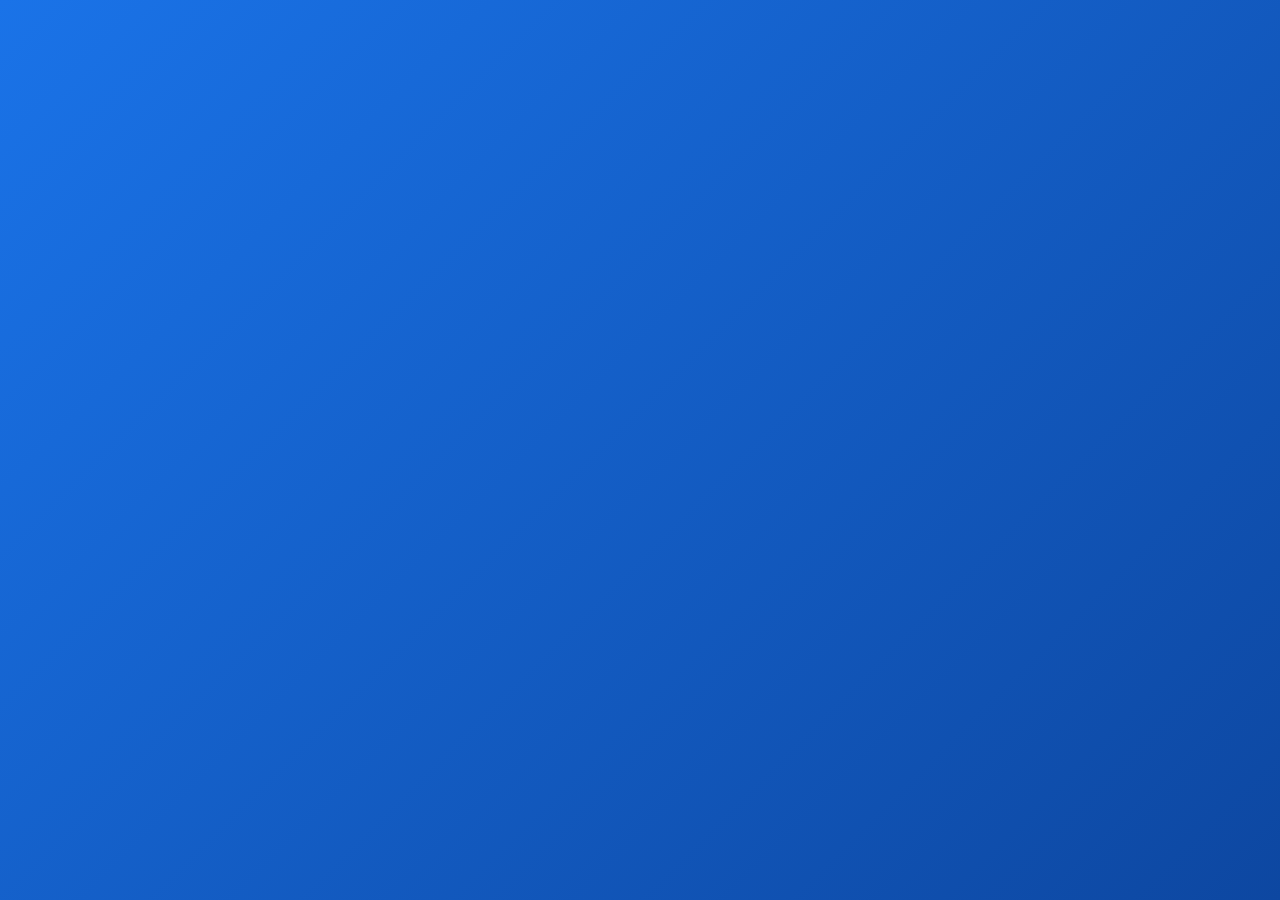
==== ht/amoz danesh/index.html @ 247ddcf6 "Update index.html" ====
<!DOCTYPE html>
<html lang="fa" dir="rtl">
<head>
  <meta charset="UTF-8">
  <meta name="viewport" content="width=device-width, initial-scale=1.0, maximum-scale=1.0, user-scalable=no">
  <title>آموزیار</title>
  <link rel="stylesheet" href="style.css">
</head>
<body>

  <!-- لودینگ (فقط عکس پس‌زمینه) -->
  <div id="screen-loading" class="screen active"></div>

  <!-- ورود شماره -->
  <div id="screen-login" class="screen">
    <div class="header">
      <div class="logo">📚</div>
      <h1>آموزیار</h1>
      <p class="subtitle">ورود / ثبت‌نام</p>
    </div>
    <div class="card">
      <label>شماره موبایل</label>
      <input type="tel" id="phone" placeholder="09xxxxxxxxx" maxlength="11">
      <div class="error" id="error-phone"></div>
      <button class="btn" onclick="goLogin()">ادامه</button>
    </div>
  </div>

  <!-- ورود رمز -->
  <div id="screen-password" class="screen">
    <div class="header">
      <div class="logo">📚</div>
      <h1>ورود به حساب</h1>
      <p class="subtitle" id="phone-show"></p>
    </div>
    <div class="card">
      <label>رمز عبور</label>
      <input type="password" id="password-input" placeholder="رمز عبور خود را وارد کنید">
      <div class="error" id="error-password"></div>
      <button class="btn" onclick="doLogin()">تأیید و ورود</button>
    </div>
    <a href="#" class="back-link" onclick="showScreen('login')">← تغییر شماره</a>
  </div>

  <!-- تأیید کد -->
  <div id="screen-verify" class="screen">
    <div class="header">
      <div class="logo">📚</div>
      <h1>تأیید شماره</h1>
      <p class="subtitle">کد ۴ رقمی را وارد کنید</p>
    </div>
    <div class="card">
      <label>کد تأیید</label>
      <input type="tel" id="code-input" placeholder="••••" maxlength="4">
      <div class="error" id="error-code"></div>
      <button class="btn" onclick="verifyCode()">تأیید کد</button>
    </div>
    <a href="#" class="back-link" onclick="showScreen('login')">← بازگشت</a>
  </div>

  <!-- ساخت پروفایل -->
  <div id="screen-profile" class="screen">
    <div class="header">
      <h1>ساخت پروفایل</h1>
      <p class="subtitle">اطلاعات خود را وارد کنید</p>
    </div>
    <div class="card">
      <div class="avatar-section">
        <div class="avatar" id="avatar-preview" onclick="document.getElementById('file-input').click()">
          <span>انتخاب عکس</span>
        </div>
        <input type="file" id="file-input" accept="image/*" onchange="previewAvatar(event)">
      </div>

      <label>نام و نام خانوادگی</label>
      <input type="text" id="name-input" placeholder="مثال: علی رضایی">

      <label>رمز عبور</label>
      <input type="password" id="pass1" placeholder="حداقل ۶ کاراکتر">

      <label>تکرار رمز عبور</label>
      <input type="password" id="pass2" placeholder="رمز را دوباره وارد کنید">

      <div class="error" id="error-profile"></div>
      <button class="btn" onclick="saveProfile()">ادامه</button>
    </div>
  </div>

  <!-- اطلاعات مدرسه / تأیید نقش -->
  <div id="screen-school" class="screen">
    <div class="header">
      <h1>اطلاعات مدرسه</h1>
      <p class="subtitle">اطلاعات مدرسه خود را وارد کنید</p>
    </div>
    <div class="card">
      <label>نام استان</label>
      <input type="text" id="province" placeholder="مثال: تهران">

      <label>نام مدرسه</label>
      <input type="text" id="school" placeholder="مثال: دبیرستان شهید بهشتی">

      <label>پایه / کلاس چندم</label>
      <input type="text" id="grade" placeholder="مثال: دهم ریاضی">

      <!-- تأیید مدیر -->
      <div class="checkbox-row">
        <input type="checkbox" id="is-manager" onchange="toggleManager()">
        <label for="is-manager">من مدیر مدرسه هستم</label>
      </div>

      <div class="manager-box" id="manager-box">
        <label>رمز مخصوص مدیر مدرسه</label>
        <input type="password" id="manager-pass" placeholder="رمز مدیر را وارد کنید">
      </div>

      <!-- تأیید معلم -->
      <div class="checkbox-row">
        <input type="checkbox" id="is-teacher" onchange="toggleTeacher()">
        <label for="is-teacher">من معلم هستم</label>
      </div>

      <div class="teacher-box" id="teacher-box">
        <label>رمز مخصوص معلم</label>
        <input type="password" id="teacher-pass" placeholder="رمز معلم را وارد کنید">
      </div>

      <div class="error" id="error-school"></div>
      <button class="btn" onclick="finishRegister()">تأیید و ورود</button>
    </div>
  </div>

  <!-- صفحه اصلی -->
  <div id="screen-main" class="screen">
    <div class="topbar">
      <div class="avatar-small" id="main-avatar">👤</div>
      <div class="user-info">
        <h2 id="main-name">کاربر</h2>
        <p id="main-info">مدرسه</p>
      </div>
    </div>

    <div class="content">
      <div class="card">
        <h3>خوش آمدید 👋</h3>
        <p>به برنامه آموزیار خوش آمدید. از منوی زیر می‌توانید به بخش‌های مختلف دسترسی داشته باشید.</p>
      </div>

      <div class="menu">
        <div class="menu-item"><div class="icon">📖</div><span>درس‌ها</span></div>
        <div class="menu-item"><div class="icon">📝</div><span>تکالیف</span></div>
        <div class="menu-item"><div class="icon">📊</div><span>نمرات</span></div>
        <div class="menu-item"><div class="icon">📅</div><span>برنامه هفتگی</span></div>
        <div class="menu-item"><div class="icon">📢</div><span>اطلاعیه‌ها</span></div>
        <div class="menu-item"><div class="icon">👤</div><span>پروفایل</span></div>
      </div>

      <div class="logout-box">
        <button class="btn-logout" onclick="logout()">خروج از حساب</button>
      </div>
    </div>

    <div class="bottom-nav">
      <div class="nav-item active"><span class="icon">🏠</span>خانه</div>
      <div class="nav-item"><span class="icon">📚</span>دروس</div>
      <div class="nav-item"><span class="icon">💬</span>پیام‌ها</div>
      <div class="nav-item"><span class="icon">⚙️</span>تنظیمات</div>
    </div>
  </div>

  <!-- پنل مدیر -->
  <div id="screen-manager" class="screen">
    <div class="topbar manager-topbar">
      <div class="avatar-small" id="manager-avatar">👔</div>
      <div class="user-info">
        <h2 id="manager-name">مدیر</h2>
        <p id="manager-info">مدرسه</p>
        <span class="badge">پنل مدیریت</span>
      </div>
    </div>

    <div class="content">
      <div class="stats">
        <div class="stat-box"><div class="num">0</div><div class="label">دانش‌آموز</div></div>
        <div class="stat-box"><div class="num">0</div><div class="label">معلم</div></div>
        <div class="stat-box"><div class="num">0</div><div class="label">کلاس</div></div>
      </div>

      <div class="card">
        <h3>پنل مدیریت مدرسه</h3>
        <p>شما به عنوان مدیر مدرسه وارد شده‌اید. از این بخش می‌توانید مدرسه را مدیریت کنید.</p>
      </div>

      <div class="menu">
        <div class="menu-item"><div class="icon">👥</div><span>دانش‌آموزان</span></div>
        <div class="menu-item"><div class="icon">👨‍🏫</div><span>معلمان</span></div>
        <div class="menu-item"><div class="icon">📢</div><span>اطلاعیه</span></div>
        <div class="menu-item"><div class="icon">📊</div><span>گزارش‌ها</span></div>
        <div class="menu-item"><div class="icon">🏫</div><span>تنظیمات</span></div>
        <div class="menu-item"><div class="icon">🔐</div><span>دسترسی‌ها</span></div>
      </div>

      <div class="logout-box">
        <button class="btn-logout" onclick="logout()">خروج از حساب</button>
      </div>
    </div>
  </div>

  <script src="script.js"></script>
</body>
</html>
---- ht/amoz danesh/style.css ----
* {
  margin: 0;
  padding: 0;
  box-sizing: border-box;
}

body {
  font-family: Tahoma, Arial, sans-serif;
  background: #f5f7fa;
  min-height: 100vh;
  overflow-x: hidden;
}

.screen {
  display: none;
  min-height: 100vh;
  flex-direction: column;
  align-items: center;
  padding: 30px 20px;
}

.screen.active {
  display: flex;
}

/* ===== لودینگ ===== */
#screen-loading {
  background: linear-gradient(135deg, #1a73e8, #0d47a1);
  color: white;
  justify-content: center;
}

.logo-big {
  width: 120px;
  height: 120px;
  background: white;
  border-radius: 30px;
  display: flex;
  align-items: center;
  justify-content: center;
  font-size: 50px;
  margin-bottom: 25px;
  box-shadow: 0 10px 30px rgba(0,0,0,0.3);
}

#screen-loading h1 {
  font-size: 28px;
  margin-bottom: 8px;
}

#screen-loading p {
  opacity: 0.9;
  margin-bottom: 35px;
}

.loader {
  width: 48px;
  height: 48px;
  border: 4px solid rgba(255,255,255,0.3);
  border-top: 4px solid white;
  border-radius: 50%;
  animation: spin 1s linear infinite;
}

@keyframes spin {
  to { transform: rotate(360deg); }
}

/* ===== هدر مشترک ===== */
.header {
  text-align: center;
  margin-bottom: 30px;
}

.logo {
  width: 80px;
  height: 80px;
  background: linear-gradient(135deg, #1a73e8, #0d47a1);
  border-radius: 20px;
  display: flex;
  align-items: center;
  justify-content: center;
  font-size: 36px;
  margin: 0 auto 12px;
  color: white;
}

.header h1 {
  font-size: 22px;
  color: #1a73e8;
}

.subtitle {
  color: #666;
  font-size: 13px;
  margin-top: 4px;
}

/* ===== کارت ===== */
.card {
  background: white;
  width: 100%;
  max-width: 380px;
  border-radius: 20px;
  padding: 28px 22px;
  box-shadow: 0 10px 40px rgba(0,0,0,0.07);
}

label {
  display: block;
  font-size: 14px;
  color: #333;
  margin-bottom: 6px;
  margin-top: 14px;
  font-weight: bold;
}

label:first-of-type {
  margin-top: 0;
}

input[type="tel"],
input[type="text"],
input[type="password"] {
  width: 100%;
  padding: 13px 15px;
  border: 2px solid #e0e0e0;
  border-radius: 12px;
  font-size: 15px;
  outline: none;
  transition: border 0.25s;
}

input:focus {
  border-color: #1a73e8;
}

input[type="tel"] {
  text-align: center;
  direction: ltr;
  letter-spacing: 1px;
}

#code-input {
  font-size: 22px;
  letter-spacing: 10px;
}

.btn {
  width: 100%;
  padding: 15px;
  background: linear-gradient(135deg, #1a73e8, #0d47a1);
  color: white;
  border: none;
  border-radius: 12px;
  font-size: 16px;
  font-weight: bold;
  margin-top: 22px;
  cursor: pointer;
}

.btn:active {
  opacity: 0.9;
}

.error {
  color: #e53935;
  font-size: 13px;
  margin-top: 10px;
  text-align: center;
  display: none;
}

.back-link {
  margin-top: 20px;
  color: #1a73e8;
  font-size: 14px;
  text-decoration: none;
}

/* ===== آواتار ===== */
.avatar-section {
  display: flex;
  justify-content: center;
  margin-bottom: 10px;
}

.avatar {
  width: 110px;
  height: 110px;
  border-radius: 50%;
  background: #e3f2fd;
  border: 3px dashed #1a73e8;
  display: flex;
  align-items: center;
  justify-content: center;
  font-size: 40px;
  cursor: pointer;
  overflow: hidden;
  background-size: cover;
  background-position: center;
  position: relative;
}

.avatar span {
  font-size: 12px;
  color: #1a73e8;
  position: absolute;
  bottom: 8px;
  background: rgba(255,255,255,0.85);
  padding: 2px 8px;
  border-radius: 10px;
}

#file-input {
  display: none;
}

/* ===== چک‌باکس مدیر ===== */
.checkbox-row {
  display: flex;
  align-items: center;
  gap: 10px;
  margin-top: 18px;
  padding: 12px;
  background: #f0f7ff;
  border-radius: 12px;
}

.checkbox-row input {
  width: 20px;
  height: 20px;
}

.checkbox-row label {
  margin: 0;
  font-weight: normal;
}

.manager-box {
  display: none;
  margin-top: 12px;
  padding: 14px;
  background: #fff3e0;
  border-radius: 12px;
  border: 1px solid #ffb74d;
}

.manager-box label {
  color: #e65100;
  margin-top: 0;
}

/* ===== صفحه اصلی و پنل ===== */
#screen-main,
#screen-manager {
  padding: 0;
  align-items: stretch;
}

.topbar {
  background: linear-gradient(135deg, #1a73e8, #0d47a1);
  color: white;
  padding: 18px 20px;
  display: flex;
  align-items: center;
  gap: 14px;
}

.manager-topbar {
  background: linear-gradient(135deg, #e65100, #bf360c);
}

.avatar-small {
  width: 52px;
  height: 52px;
  border-radius: 50%;
  background: white;
  background-size: cover;
  background-position: center;
  display: flex;
  align-items: center;
  justify-content: center;
  font-size: 24px;
  flex-shrink: 0;
}

.user-info h2 {
  font-size: 17px;
}

.user-info p {
  font-size: 12px;
  opacity: 0.9;
}

.badge {
  background: rgba(255,255,255,0.25);
  padding: 3px 10px;
  border-radius: 20px;
  font-size: 11px;
  margin-top: 4px;
  display: inline-block;
}

.content {
  padding: 18px;
  padding-bottom: 90px;
}

.content .card h3 {
  font-size: 16px;
  color: #1a73e8;
  margin-bottom: 8px;
}

.manager-topbar + .content .card h3 {
  color: #e65100;
}

.content .card p {
  font-size: 14px;
  color: #555;
  line-height: 1.6;
}

.menu {
  display: grid;
  grid-template-columns: 1fr 1fr;
  gap: 12px;
  margin-top: 12px;
}

.menu-item {
  background: white;
  border-radius: 16px;
  padding: 18px 10px;
  text-align: center;
  box-shadow: 0 4px 15px rgba(0,0,0,0.05);
}

.menu-item .icon {
  font-size: 30px;
  margin-bottom: 6px;
}

.menu-item span {
  font-size: 13px;
  color: #333;
}

.stats {
  display: flex;
  gap: 10px;
  margin-bottom: 14px;
}

.stat-box {
  flex: 1;
  background: white;
  border-radius: 14px;
  padding: 14px 8px;
  text-align: center;
  box-shadow: 0 4px 15px rgba(0,0,0,0.05);
}

.stat-box .num {
  font-size: 22px;
  font-weight: bold;
  color: #e65100;
}

.stat-box .label {
  font-size: 12px;
  color: #777;
  margin-top: 3px;
}

.logout-box {
  margin-top: 25px;
  text-align: center;
}

.btn-logout {
  background: #ffebee;
  color: #c62828;
  border: none;
  padding: 12px 30px;
  border-radius: 12px;
  font-size: 14px;
  cursor: pointer;
}

.bottom-nav {
  position: fixed;
  bottom: 0;
  left: 0;
  right: 0;
  background: white;
  display: flex;
  justify-content: space-around;
  padding: 10px 0;
  box-shadow: 0 -4px 20px rgba(0,0,0,0.08);
}

.nav-item {
  text-align: center;
  font-size: 11px;
  color: #666;
}

.nav-item.active {
  color: #1a73e8;
}

.nav-item .icon {
  font-size: 20px;
  display: block;
  margin-bottom: 2px;
}
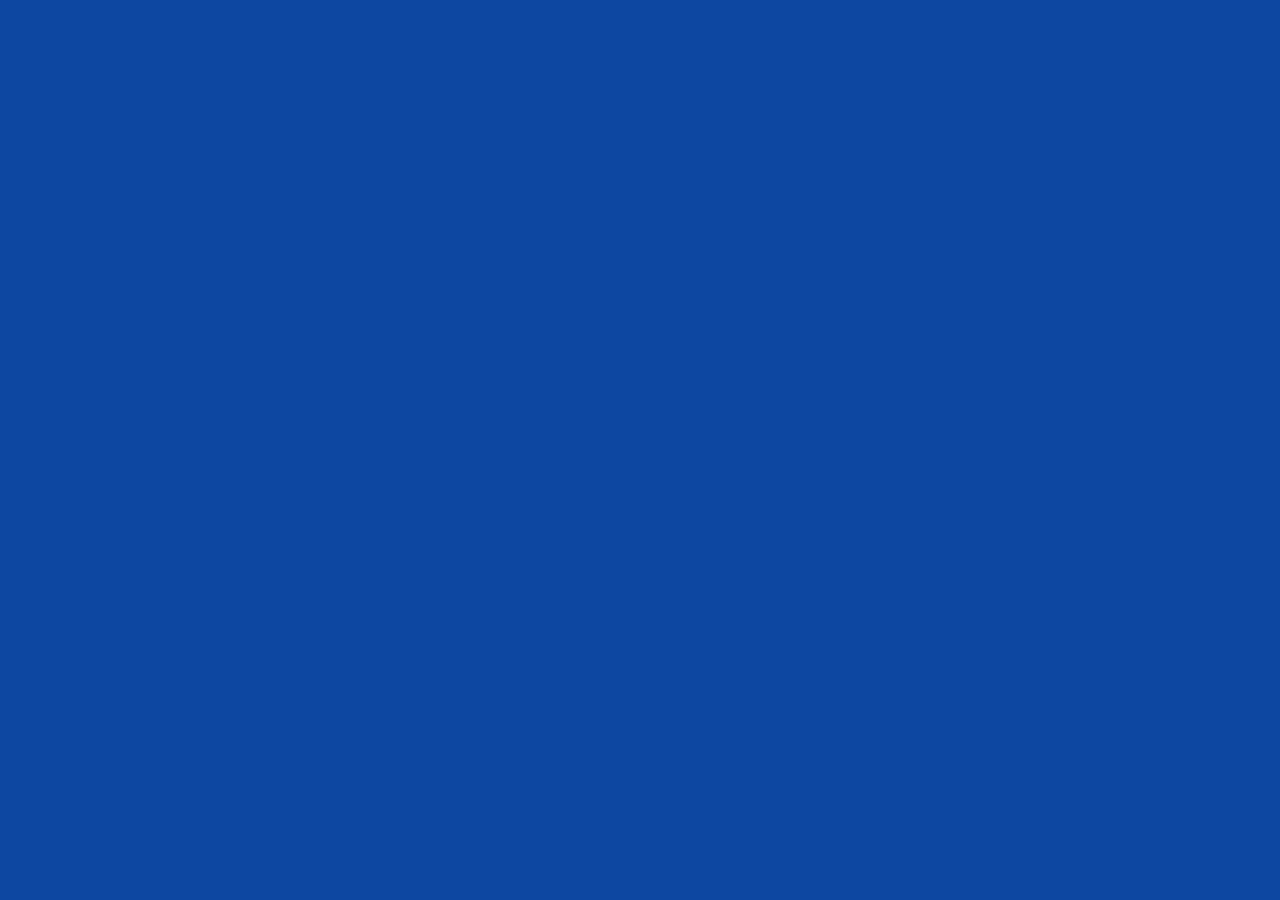
==== commit 1d538864: "Update index.html" ====
--- a/ht/amoz danesh/index.html
+++ b/ht/amoz danesh/index.html
@@ -8,19 +8,18 @@
 </head>
 <body>
 
-  <!-- لودینگ (فقط عکس پس‌زمینه) -->
+  <!-- لودینگ: فقط عکس -->
   <div id="screen-loading" class="screen active"></div>
 
   <!-- ورود شماره -->
   <div id="screen-login" class="screen">
     <div class="header">
-      <div class="logo">📚</div>
       <h1>آموزیار</h1>
       <p class="subtitle">ورود / ثبت‌نام</p>
     </div>
     <div class="card">
       <label>شماره موبایل</label>
-      <input type="tel" id="phone" placeholder="09xxxxxxxxx" maxlength="11">
+      <input type="tel" id="phone" placeholder="09xxxxxxxxx" maxlength="11" inputmode="numeric">
       <div class="error" id="error-phone"></div>
       <button class="btn" onclick="goLogin()">ادامه</button>
     </div>
@@ -29,7 +28,6 @@
   <!-- ورود رمز -->
   <div id="screen-password" class="screen">
     <div class="header">
-      <div class="logo">📚</div>
       <h1>ورود به حساب</h1>
       <p class="subtitle" id="phone-show"></p>
     </div>
@@ -45,13 +43,24 @@
   <!-- تأیید کد -->
   <div id="screen-verify" class="screen">
     <div class="header">
-      <div class="logo">📚</div>
       <h1>تأیید شماره</h1>
-      <p class="subtitle">کد ۴ رقمی را وارد کنید</p>
-    </div>
-    <div class="card">
+      <p class="subtitle">کد ۴ رقمی به شماره شما ارسال شد</p>
+    </div>
+    <div class="card">
+      <div class="code-display" id="code-display">----</div>
+      <p class="code-hint">این کد تا پایان ثبت‌نام معتبر است</p>
+
       <label>کد تأیید</label>
-      <input type="tel" id="code-input" placeholder="••••" maxlength="4">
+      <input type="tel"
+             id="code-input"
+             placeholder="••••"
+             maxlength="4"
+             inputmode="numeric"
+             autocomplete="off"
+             onpaste="return false"
+             oncopy="return false"
+             oncut="return false"
+             oncontextmenu="return false">
       <div class="error" id="error-code"></div>
       <button class="btn" onclick="verifyCode()">تأیید کد</button>
     </div>
@@ -90,7 +99,7 @@
   <div id="screen-school" class="screen">
     <div class="header">
       <h1>اطلاعات مدرسه</h1>
-      <p class="subtitle">اطلاعات مدرسه خود را وارد کنید</p>
+      <p class="subtitle">اطلاعات خود را وارد کنید</p>
     </div>
     <div class="card">
       <label>نام استان</label>
@@ -107,7 +116,6 @@
         <input type="checkbox" id="is-manager" onchange="toggleManager()">
         <label for="is-manager">من مدیر مدرسه هستم</label>
       </div>
-
       <div class="manager-box" id="manager-box">
         <label>رمز مخصوص مدیر مدرسه</label>
         <input type="password" id="manager-pass" placeholder="رمز مدیر را وارد کنید">
@@ -118,7 +126,6 @@
         <input type="checkbox" id="is-teacher" onchange="toggleTeacher()">
         <label for="is-teacher">من معلم هستم</label>
       </div>
-
       <div class="teacher-box" id="teacher-box">
         <label>رمز مخصوص معلم</label>
         <input type="password" id="teacher-pass" placeholder="رمز معلم را وارد کنید">
@@ -132,7 +139,7 @@
   <!-- صفحه اصلی -->
   <div id="screen-main" class="screen">
     <div class="topbar">
-      <div class="avatar-small" id="main-avatar">👤</div>
+      <div class="avatar-small" id="main-avatar"></div>
       <div class="user-info">
         <h2 id="main-name">کاربر</h2>
         <p id="main-info">مدرسه</p>
@@ -141,17 +148,17 @@
 
     <div class="content">
       <div class="card">
-        <h3>خوش آمدید 👋</h3>
+        <h3>خوش آمدید</h3>
         <p>به برنامه آموزیار خوش آمدید. از منوی زیر می‌توانید به بخش‌های مختلف دسترسی داشته باشید.</p>
       </div>
 
       <div class="menu">
-        <div class="menu-item"><div class="icon">📖</div><span>درس‌ها</span></div>
-        <div class="menu-item"><div class="icon">📝</div><span>تکالیف</span></div>
-        <div class="menu-item"><div class="icon">📊</div><span>نمرات</span></div>
-        <div class="menu-item"><div class="icon">📅</div><span>برنامه هفتگی</span></div>
-        <div class="menu-item"><div class="icon">📢</div><span>اطلاعیه‌ها</span></div>
-        <div class="menu-item"><div class="icon">👤</div><span>پروفایل</span></div>
+        <div class="menu-item"><span>درس‌ها</span></div>
+        <div class="menu-item"><span>تکالیف</span></div>
+        <div class="menu-item"><span>نمرات</span></div>
+        <div class="menu-item"><span>برنامه هفتگی</span></div>
+        <div class="menu-item"><span>اطلاعیه‌ها</span></div>
+        <div class="menu-item"><span>پروفایل</span></div>
       </div>
 
       <div class="logout-box">
@@ -160,17 +167,17 @@
     </div>
 
     <div class="bottom-nav">
-      <div class="nav-item active"><span class="icon">🏠</span>خانه</div>
-      <div class="nav-item"><span class="icon">📚</span>دروس</div>
-      <div class="nav-item"><span class="icon">💬</span>پیام‌ها</div>
-      <div class="nav-item"><span class="icon">⚙️</span>تنظیمات</div>
+      <div class="nav-item active">خانه</div>
+      <div class="nav-item">دروس</div>
+      <div class="nav-item">پیام‌ها</div>
+      <div class="nav-item">تنظیمات</div>
     </div>
   </div>
 
   <!-- پنل مدیر -->
   <div id="screen-manager" class="screen">
     <div class="topbar manager-topbar">
-      <div class="avatar-small" id="manager-avatar">👔</div>
+      <div class="avatar-small" id="manager-avatar"></div>
       <div class="user-info">
         <h2 id="manager-name">مدیر</h2>
         <p id="manager-info">مدرسه</p>
@@ -191,12 +198,12 @@
       </div>
 
       <div class="menu">
-        <div class="menu-item"><div class="icon">👥</div><span>دانش‌آموزان</span></div>
-        <div class="menu-item"><div class="icon">👨‍🏫</div><span>معلمان</span></div>
-        <div class="menu-item"><div class="icon">📢</div><span>اطلاعیه</span></div>
-        <div class="menu-item"><div class="icon">📊</div><span>گزارش‌ها</span></div>
-        <div class="menu-item"><div class="icon">🏫</div><span>تنظیمات</span></div>
-        <div class="menu-item"><div class="icon">🔐</div><span>دسترسی‌ها</span></div>
+        <div class="menu-item"><span>دانش‌آموزان</span></div>
+        <div class="menu-item"><span>معلمان</span></div>
+        <div class="menu-item"><span>اطلاعیه</span></div>
+        <div class="menu-item"><span>گزارش‌ها</span></div>
+        <div class="menu-item"><span>تنظیمات</span></div>
+        <div class="menu-item"><span>دسترسی‌ها</span></div>
       </div>
 
       <div class="logout-box">
--- a/ht/amoz danesh/style.css
+++ b/ht/amoz danesh/style.css
@@ -2,6 +2,7 @@
   margin: 0;
   padding: 0;
   box-sizing: border-box;
+  -webkit-tap-highlight-color: transparent;
 }
 
 body {
@@ -9,6 +10,7 @@
   background: #f5f7fa;
   min-height: 100vh;
   overflow-x: hidden;
+  touch-action: manipulation;
 }
 
 .screen {
@@ -23,66 +25,21 @@
   display: flex;
 }
 
-/* ===== لودینگ ===== */
+/* ===== لودینگ: فقط عکس پس‌زمینه ===== */
 #screen-loading {
-  background: linear-gradient(135deg, #1a73e8, #0d47a1);
-  color: white;
+  background-color: #0d47a1;
+  background-image: url('300.webp');
+  background-size: cover;
+  background-position: center;
+  background-repeat: no-repeat;
   justify-content: center;
-}
-
-.logo-big {
-  width: 120px;
-  height: 120px;
-  background: white;
-  border-radius: 30px;
-  display: flex;
-  align-items: center;
-  justify-content: center;
-  font-size: 50px;
-  margin-bottom: 25px;
-  box-shadow: 0 10px 30px rgba(0,0,0,0.3);
-}
-
-#screen-loading h1 {
-  font-size: 28px;
-  margin-bottom: 8px;
-}
-
-#screen-loading p {
-  opacity: 0.9;
-  margin-bottom: 35px;
-}
-
-.loader {
-  width: 48px;
-  height: 48px;
-  border: 4px solid rgba(255,255,255,0.3);
-  border-top: 4px solid white;
-  border-radius: 50%;
-  animation: spin 1s linear infinite;
-}
-
-@keyframes spin {
-  to { transform: rotate(360deg); }
-}
-
-/* ===== هدر مشترک ===== */
+  padding: 0;
+}
+
+/* ===== هدر مشترک (بدون لوگو) ===== */
 .header {
   text-align: center;
-  margin-bottom: 30px;
-}
-
-.logo {
-  width: 80px;
-  height: 80px;
-  background: linear-gradient(135deg, #1a73e8, #0d47a1);
-  border-radius: 20px;
-  display: flex;
-  align-items: center;
-  justify-content: center;
-  font-size: 36px;
-  margin: 0 auto 12px;
-  color: white;
+  margin-bottom: 24px;
 }
 
 .header h1 {
@@ -93,7 +50,7 @@
 .subtitle {
   color: #666;
   font-size: 13px;
-  margin-top: 4px;
+  margin-top: 6px;
 }
 
 /* ===== کارت ===== */
@@ -141,11 +98,42 @@
   letter-spacing: 1px;
 }
 
+/* ===== کادر کد تأیید (ضد کپی/انتخاب/زوم) ===== */
 #code-input {
   font-size: 22px;
   letter-spacing: 10px;
-}
-
+  text-align: center;
+  direction: ltr;
+  user-select: none;
+  -webkit-user-select: none;
+  -webkit-touch-callout: none;
+  caret-color: #1a73e8;
+}
+
+.code-display {
+  background: #e3f2fd;
+  color: #0d47a1;
+  padding: 14px;
+  border-radius: 12px;
+  text-align: center;
+  font-size: 20px;
+  font-weight: bold;
+  letter-spacing: 8px;
+  margin-bottom: 8px;
+  direction: ltr;
+  user-select: none;
+  -webkit-user-select: none;
+  -webkit-touch-callout: none;
+}
+
+.code-hint {
+  text-align: center;
+  font-size: 12px;
+  color: #888;
+  margin-bottom: 16px;
+}
+
+/* ===== دکمه ===== */
 .btn {
   width: 100%;
   padding: 15px;
@@ -216,7 +204,7 @@
   display: none;
 }
 
-/* ===== چک‌باکس مدیر ===== */
+/* ===== چک‌باکس تأیید ===== */
 .checkbox-row {
   display: flex;
   align-items: center;
@@ -237,6 +225,7 @@
   font-weight: normal;
 }
 
+/* باکس مدیر */
 .manager-box {
   display: none;
   margin-top: 12px;
@@ -248,6 +237,21 @@
 
 .manager-box label {
   color: #e65100;
+  margin-top: 0;
+}
+
+/* باکس معلم */
+.teacher-box {
+  display: none;
+  margin-top: 12px;
+  padding: 14px;
+  background: #e8f5e9;
+  border-radius: 12px;
+  border: 1px solid #81c784;
+}
+
+.teacher-box label {
+  color: #2e7d32;
   margin-top: 0;
 }
 
@@ -281,8 +285,14 @@
   display: flex;
   align-items: center;
   justify-content: center;
-  font-size: 24px;
+  font-size: 20px;
+  font-weight: bold;
+  color: #1a73e8;
   flex-shrink: 0;
+}
+
+.manager-topbar .avatar-small {
+  color: #e65100;
 }
 
 .user-info h2 {
@@ -339,14 +349,10 @@
   box-shadow: 0 4px 15px rgba(0,0,0,0.05);
 }
 
-.menu-item .icon {
-  font-size: 30px;
-  margin-bottom: 6px;
-}
-
 .menu-item span {
-  font-size: 13px;
+  font-size: 14px;
   color: #333;
+  font-weight: bold;
 }
 
 .stats {
@@ -399,22 +405,17 @@
   background: white;
   display: flex;
   justify-content: space-around;
-  padding: 10px 0;
+  padding: 14px 0;
   box-shadow: 0 -4px 20px rgba(0,0,0,0.08);
 }
 
 .nav-item {
   text-align: center;
-  font-size: 11px;
+  font-size: 13px;
   color: #666;
+  font-weight: bold;
 }
 
 .nav-item.active {
   color: #1a73e8;
-}
-
-.nav-item .icon {
-  font-size: 20px;
-  display: block;
-  margin-bottom: 2px;
-}
+}
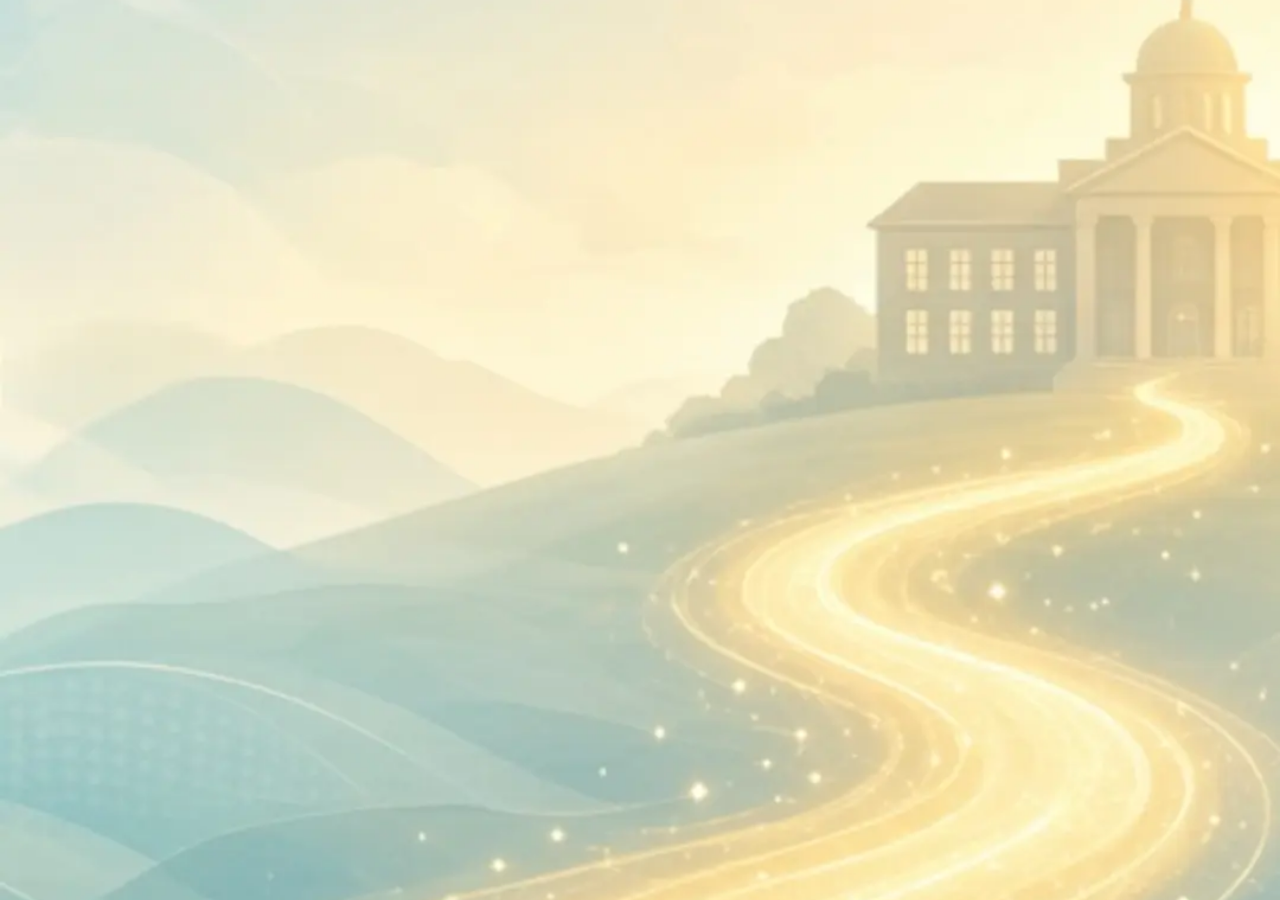
==== commit b93ae6ef: "Update index.html" ====
--- a/ht/amoz danesh/index.html
+++ b/ht/amoz danesh/index.html
@@ -2,13 +2,16 @@
 <html lang="fa" dir="rtl">
 <head>
   <meta charset="UTF-8">
-  <meta name="viewport" content="width=device-width, initial-scale=1.0, maximum-scale=1.0, user-scalable=no">
+  <meta name="viewport" content="width=device-width, initial-scale=1.0, maximum-scale=1.0, user-scalable=no, viewport-fit=cover">
+  <meta name="theme-color" content="#0d47a1">
+  <meta name="mobile-web-app-capable" content="yes">
+  <meta name="apple-mobile-web-app-capable" content="yes">
   <title>آموزیار</title>
   <link rel="stylesheet" href="style.css">
 </head>
 <body>
 
-  <!-- لودینگ: فقط عکس -->
+  <!-- لودینگ -->
   <div id="screen-loading" class="screen active"></div>
 
   <!-- ورود شماره -->
@@ -21,7 +24,7 @@
       <label>شماره موبایل</label>
       <input type="tel" id="phone" placeholder="09xxxxxxxxx" maxlength="11" inputmode="numeric">
       <div class="error" id="error-phone"></div>
-      <button class="btn" onclick="goLogin()">ادامه</button>
+      <button class="btn" id="btn-phone" onclick="goLogin()">ادامه</button>
     </div>
   </div>
 
@@ -35,7 +38,7 @@
       <label>رمز عبور</label>
       <input type="password" id="password-input" placeholder="رمز عبور خود را وارد کنید">
       <div class="error" id="error-password"></div>
-      <button class="btn" onclick="doLogin()">تأیید و ورود</button>
+      <button class="btn" id="btn-password" onclick="doLogin()">تأیید و ورود</button>
     </div>
     <a href="#" class="back-link" onclick="showScreen('login')">← تغییر شماره</a>
   </div>
@@ -111,7 +114,6 @@
       <label>پایه / کلاس چندم</label>
       <input type="text" id="grade" placeholder="مثال: دهم ریاضی">
 
-      <!-- تأیید مدیر -->
       <div class="checkbox-row">
         <input type="checkbox" id="is-manager" onchange="toggleManager()">
         <label for="is-manager">من مدیر مدرسه هستم</label>
@@ -121,7 +123,6 @@
         <input type="password" id="manager-pass" placeholder="رمز مدیر را وارد کنید">
       </div>
 
-      <!-- تأیید معلم -->
       <div class="checkbox-row">
         <input type="checkbox" id="is-teacher" onchange="toggleTeacher()">
         <label for="is-teacher">من معلم هستم</label>
@@ -132,7 +133,7 @@
       </div>
 
       <div class="error" id="error-school"></div>
-      <button class="btn" onclick="finishRegister()">تأیید و ورود</button>
+      <button class="btn" id="btn-finish" onclick="finishRegister()">تأیید و ورود</button>
     </div>
   </div>
 
@@ -187,14 +188,14 @@
 
     <div class="content">
       <div class="stats">
-        <div class="stat-box"><div class="num">0</div><div class="label">دانش‌آموز</div></div>
-        <div class="stat-box"><div class="num">0</div><div class="label">معلم</div></div>
-        <div class="stat-box"><div class="num">0</div><div class="label">کلاس</div></div>
+        <div class="stat-box"><div class="num" id="mgr-students">0</div><div class="label">دانش‌آموز</div></div>
+        <div class="stat-box"><div class="num" id="mgr-teachers">0</div><div class="label">معلم</div></div>
+        <div class="stat-box"><div class="num" id="mgr-classes">0</div><div class="label">کلاس</div></div>
       </div>
 
       <div class="card">
         <h3>پنل مدیریت مدرسه</h3>
-        <p>شما به عنوان مدیر مدرسه وارد شده‌اید. از این بخش می‌توانید مدرسه را مدیریت کنید.</p>
+        <p>شما به عنوان مدیر مدرسه وارد شده‌اید.</p>
       </div>
 
       <div class="menu">
@@ -212,6 +213,36 @@
     </div>
   </div>
 
+  <!-- پنل سازنده -->
+  <div id="screen-creator" class="screen">
+    <div class="topbar creator-topbar">
+      <div class="avatar-small" id="creator-avatar"></div>
+      <div class="user-info">
+        <h2 id="creator-name">سازنده</h2>
+        <p>دسترسی کامل به سامانه</p>
+        <span class="badge">پنل سازنده</span>
+      </div>
+    </div>
+
+    <div class="content">
+      <div class="stats">
+        <div class="stat-box"><div class="num" id="cr-total">0</div><div class="label">کل کاربران</div></div>
+        <div class="stat-box"><div class="num" id="cr-managers">0</div><div class="label">مدیران</div></div>
+        <div class="stat-box"><div class="num" id="cr-teachers">0</div><div class="label">معلمان</div></div>
+      </div>
+
+      <div class="card">
+        <h3>لیست کاربران (از دیتابیس)</h3>
+        <div id="user-list"><p style="color:#999; font-size:13px;">در حال بارگذاری...</p></div>
+      </div>
+
+      <div class="logout-box">
+        <button class="btn-logout" onclick="logout()">خروج از حساب</button>
+      </div>
+    </div>
+  </div>
+
+  <script src="api.js"></script>
   <script src="script.js"></script>
 </body>
 </html>
